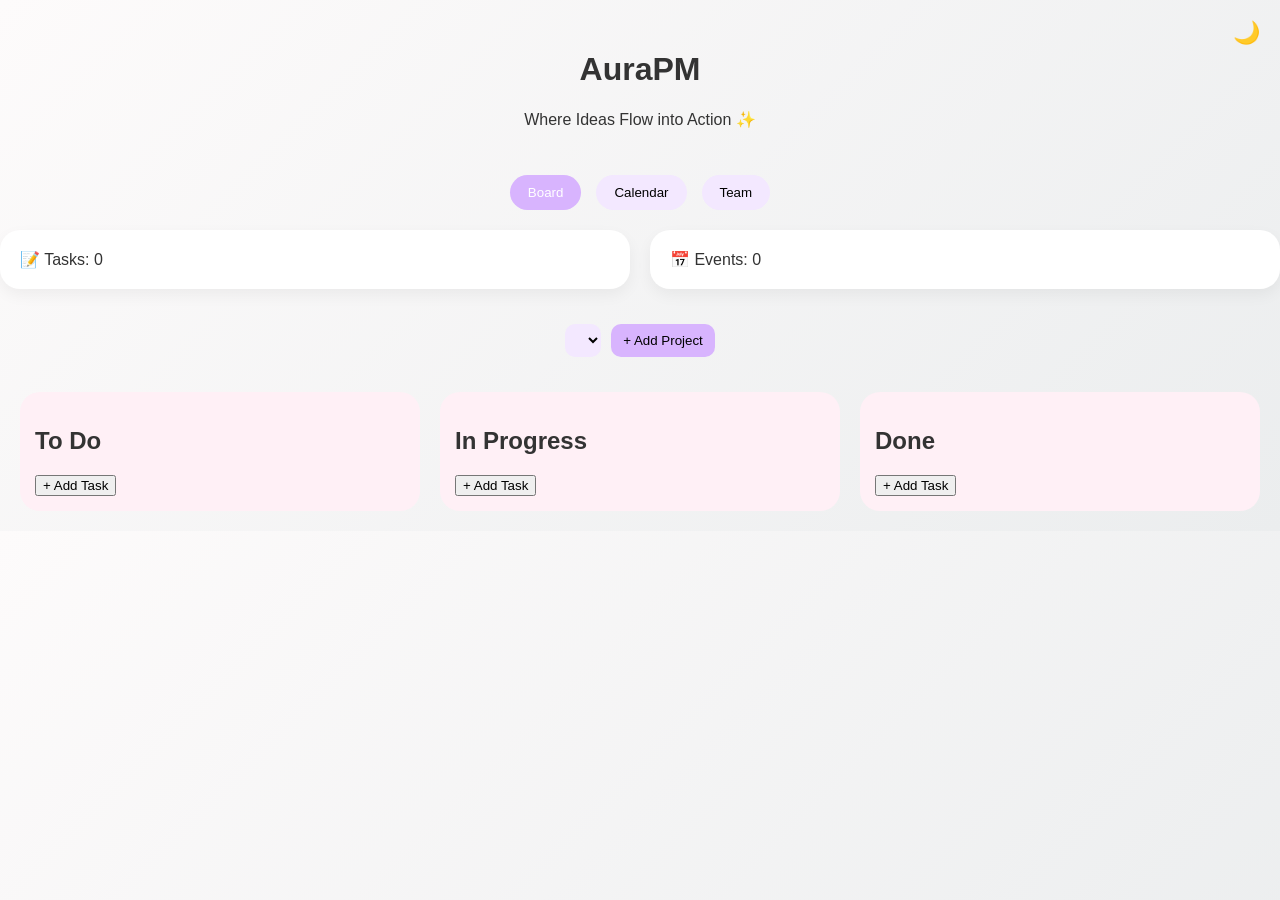
==== app.html @ e740d06a "app.html file" ====
<!DOCTYPE html>
<html lang="en">
<head>
  <meta charset="UTF-8">
  <title>AuraPM Dashboard</title>
  <link rel="stylesheet" href="style.css">
</head>

<body>

<header>
  <h1>AuraPM</h1>
  <p>Where Ideas Flow into Action ✨</p>

  <div class="header-actions">
    <span class="icon-btn" onclick="toggleTheme()">🌙</span>
  </div>
</header>

<nav class="tabs">
  <button onclick="showTab('board', this)" class="active-tab">Board</button>
  <button onclick="showTab('calendar', this)">Calendar</button>
  <button onclick="showTab('team', this)">Team</button>
</nav>

<!-- OVERVIEW -->
<div class="overview">
  <div class="card">📝 Tasks: <span id="taskCount">0</span></div>
  <div class="card">📅 Events: <span id="eventCount">0</span></div>
</div>

<div class="project-bar">

  <select id="projectSelect" onchange="switchProject()"></select>

  <button onclick="createProject()">+ Add Project</button>

</div>

<!-- BOARD -->
<section id="board" class="tab active">
  <div class="board">

    <div class="column" id="todo">
      <h2>To Do</h2>
      <div class="task-list"></div>
      <button onclick="addTask('todo')">+ Add Task</button>
    </div>

    <div class="column" id="progress">
      <h2>In Progress</h2>
      <div class="task-list"></div>
      <button onclick="addTask('progress')">+ Add Task</button>
    </div>

    <div class="column" id="done">
      <h2>Done</h2>
      <div class="task-list"></div>
      <button onclick="addTask('done')">+ Add Task</button>
    </div>

  </div>
</section>

<!-- CALENDAR -->
<section id="calendar" class="tab">
  <h2>Monthly Planner 📅</h2>
  <div id="calendarGrid"></div>
</section>

<!-- TEAM -->
<section id="team" class="tab">
  <h2>Team Members 👥</h2>

  <div class="invite-box">
    <input type="email" id="emailInput" placeholder="Add collaborator email">
    <button onclick="addCollaborator()">Invite</button>
  </div>

  <div id="collaborators"></div>
</section>

<script src="script.js"></script>
</body>
</html>
---- style.css ----
body {
  margin: 0;
  font-family: 'Poppins', sans-serif;
  background: linear-gradient(135deg, #fdfbfb, #ebedee);
  color: #333;
}

/* HERO */
.hero {
  text-align: center;
  padding: 100px 20px;
  background: linear-gradient(135deg, #fbc2eb, #a6c1ee);
}

.cta {
  display: inline-block;
  margin-top: 20px;
  padding: 12px 25px;
  background: white;
  border-radius: 30px;
  text-decoration: none;
  color: #6a5acd;
}

/* FEATURES */
.features {
  display: flex;
  justify-content: space-around;
  padding: 50px;
}

.feature-card {
  background: white;
  padding: 20px;
  border-radius: 20px;
  width: 25%;
}

/* HEADER */
header {
  text-align: center;
  padding: 30px;
  position: relative;
}

.header-actions {
  position: absolute;
  right: 20px;
  top: 20px;
}

.icon-btn {
  font-size: 22px;
  cursor: pointer;
}

/* TABS */
.tabs {
  display: flex;
  justify-content: center;
  gap: 15px;
}

.tabs button {
  background: #f3e8ff;
  border: none;
  padding: 10px 18px;
  border-radius: 20px;
}

.tabs button.active-tab {
  background: #d8b4fe;
  color: white;
}

/* OVERVIEW */
.overview {
  display: flex;
  justify-content: center;
  gap: 20px;
}

.card {
  background: #f3e8ff;
  padding: 15px;
  border-radius: 15px;
}

/* TAB */
.tab { display: none; }
.tab.active { display: block; }

/* BOARD */
.board {
  display: flex;
  gap: 20px;
  padding: 20px;
}

.column {
  flex: 1;
  background: #fff0f6;
  border-radius: 20px;
  padding: 15px;
}

.task {
  background: white;
  padding: 10px;
  margin-top: 10px;
  border-radius: 12px;
  cursor: grab;
}

/* CALENDAR */
#calendarGrid {
  display: grid;
  grid-template-columns: repeat(7, 1fr);
  gap: 10px;
  padding: 20px;
}

.day {
  background: #e0f2fe;
  border-radius: 15px;
  padding: 10px;
  min-height: 80px;
}

.event {
  background: #c084fc;
  color: white;
  padding: 4px;
  border-radius: 8px;
}

/* TEAM */
.invite-box input {
  padding: 10px;
  border-radius: 20px;
  border: none;
}

#collaborators div {
  background: #e0cfff;
  padding: 6px;
  border-radius: 20px;
  margin: 5px;
}

/* HOW SECTION */
.how {
  text-align: center;
  padding: 60px 20px;
}

.how h2 {
  font-size: 2rem;
  margin-bottom: 10px;
}

.subtitle {
  color: #777;
  margin-bottom: 30px;
}

/* STEPS GRID */
.steps {
  display: flex;
  justify-content: center;
  gap: 20px;
  flex-wrap: wrap;
}

/* STEP CARDS */
.step-card {
  background: white;
  padding: 20px;
  border-radius: 20px;
  width: 220px;
  box-shadow: 0 6px 15px rgba(0,0,0,0.05);
  text-align: center;
}

.step-card h3 {
  margin-bottom: 10px;
  color: #6a5acd;
}

.learn {
  text-align: center;
  padding: 60px 20px;
}

.learn-grid {
  display: flex;
  justify-content: center;
  flex-wrap: wrap;
  gap: 20px;
  margin-top: 20px;
}

.learn-card {
  background: #fff;
  padding: 20px;
  border-radius: 20px;
  text-decoration: none;
  color: #6a5acd;
  width: 200px;
  box-shadow: 0 5px 12px rgba(0,0,0,0.05);
  transition: 0.2s;
}

.learn-card:hover {
  transform: translateY(-5px);
  background: #f3e8ff;
}

.learn-preview {
  text-align: center;
  padding: 60px 20px;
}

.learn-grid {
  display: flex;
  justify-content: center;
  flex-wrap: wrap;
  gap: 20px;
}

.learn-card {
  background: white;
  padding: 20px;
  border-radius: 20px;
  width: 200px;
  text-decoration: none;
  color: #6a5acd;
  box-shadow: 0 6px 15px rgba(0,0,0,0.05);
  transition: 0.2s;
}

.learn-card:hover {
  transform: translateY(-6px);
  background: #f3e8ff;
}

.content {
  text-align: center;
  padding: 40px;
}

.card {
  background: white;
  margin: 20px auto;
  padding: 20px;
  border-radius: 20px;
  width: 60%;
  box-shadow: 0 6px 15px rgba(0,0,0,0.05);
}

#calendarGrid {
  padding: 20px;
}

/* calendar header */
.calendar-header {
  display: flex;
  justify-content: center;
  align-items: center;
  gap: 20px;
  margin-bottom: 10px;
}

.calendar-header button {
  background: #f3e8ff;
  border: none;
  padding: 8px 12px;
  border-radius: 10px;
  cursor: pointer;
}

/* THE REAL GRID */
.calendar-grid {
  display: grid;
  grid-template-columns: repeat(7, 1fr);
  gap: 10px;
  width: 100%;
}

/* DAY NAMES */
.day-name {
  text-align: center;
  font-weight: 600;
  color: #777;
}

/* DAY BLOCKS */
.day {
  background: #e0f2fe;
  border-radius: 15px;
  padding: 12px;
  min-height: 90px;
}

.project-bar {
  display: flex;
  justify-content: center;
  gap: 10px;
  margin: 15px;
}

.project-bar select {
  padding: 8px;
  border-radius: 10px;
  border: none;
  background: #f3e8ff;
}

.project-bar button {
  background: #d8b4fe;
  border: none;
  padding: 8px 12px;
  border-radius: 10px;
  cursor: pointer;
}

.calendar-wrapper {
  width: 100%;
  max-width: 900px;
  margin: auto;
}

#calendarGrid {
  width: 100%;
  display: flex;
  justify-content: center;
}

.calendar-grid {
  width: 100%;
  display: grid;
  grid-template-columns: repeat(7, 1fr);
  gap: 10px;
}

.day {
  min-height: 90px;
  padding: 10px;
  border-radius: 15px;
  background: #e0f2fe;
}
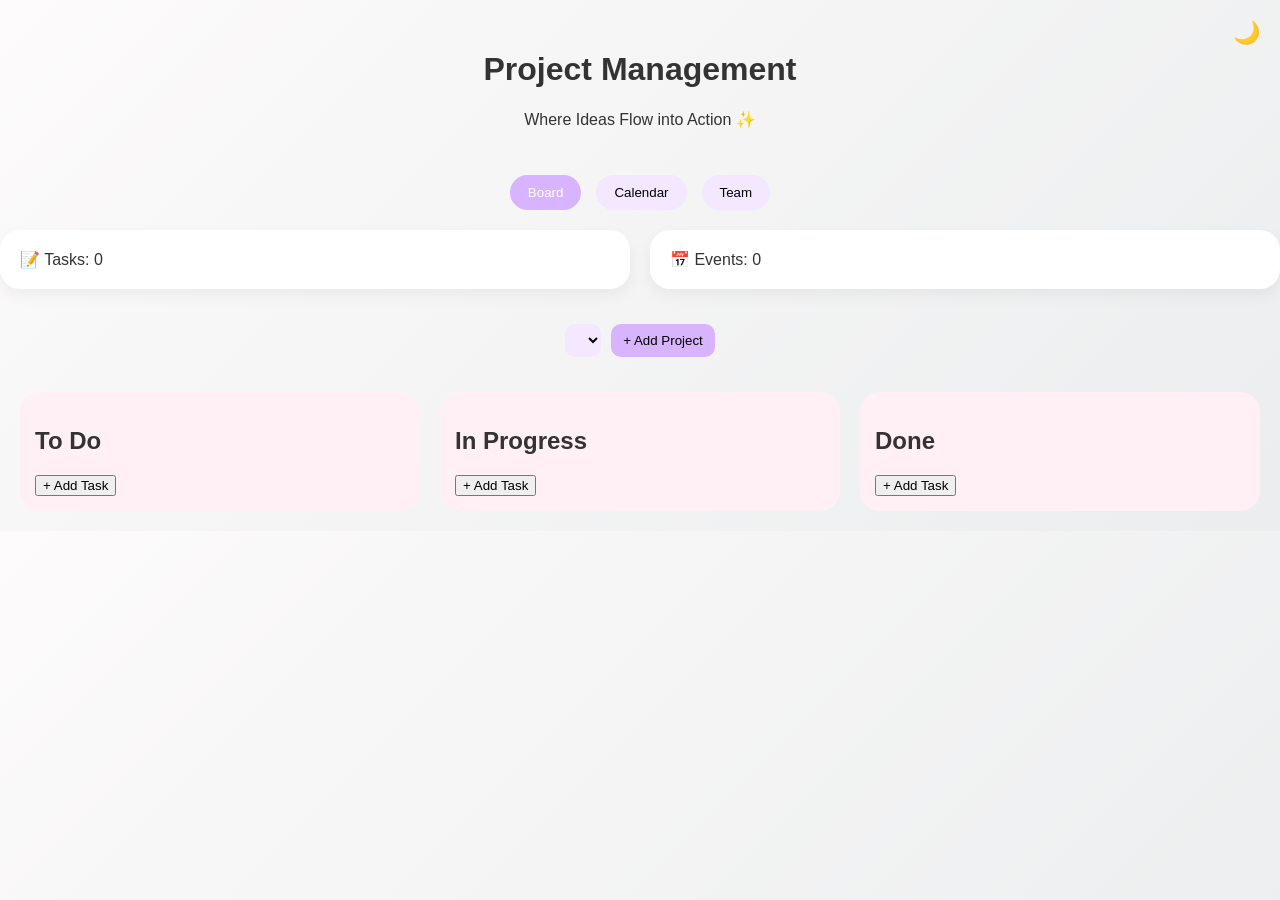
==== commit a89a7995: "Title Changes" ====
--- a/app.html
+++ b/app.html
@@ -2,14 +2,14 @@
 <html lang="en">
 <head>
   <meta charset="UTF-8">
-  <title>AuraPM Dashboard</title>
+  <title>Project Management Dashboard</title>
   <link rel="stylesheet" href="style.css">
 </head>
 
 <body>
 
 <header>
-  <h1>AuraPM</h1>
+  <h1>Project Management</h1>
   <p>Where Ideas Flow into Action ✨</p>
 
   <div class="header-actions">
